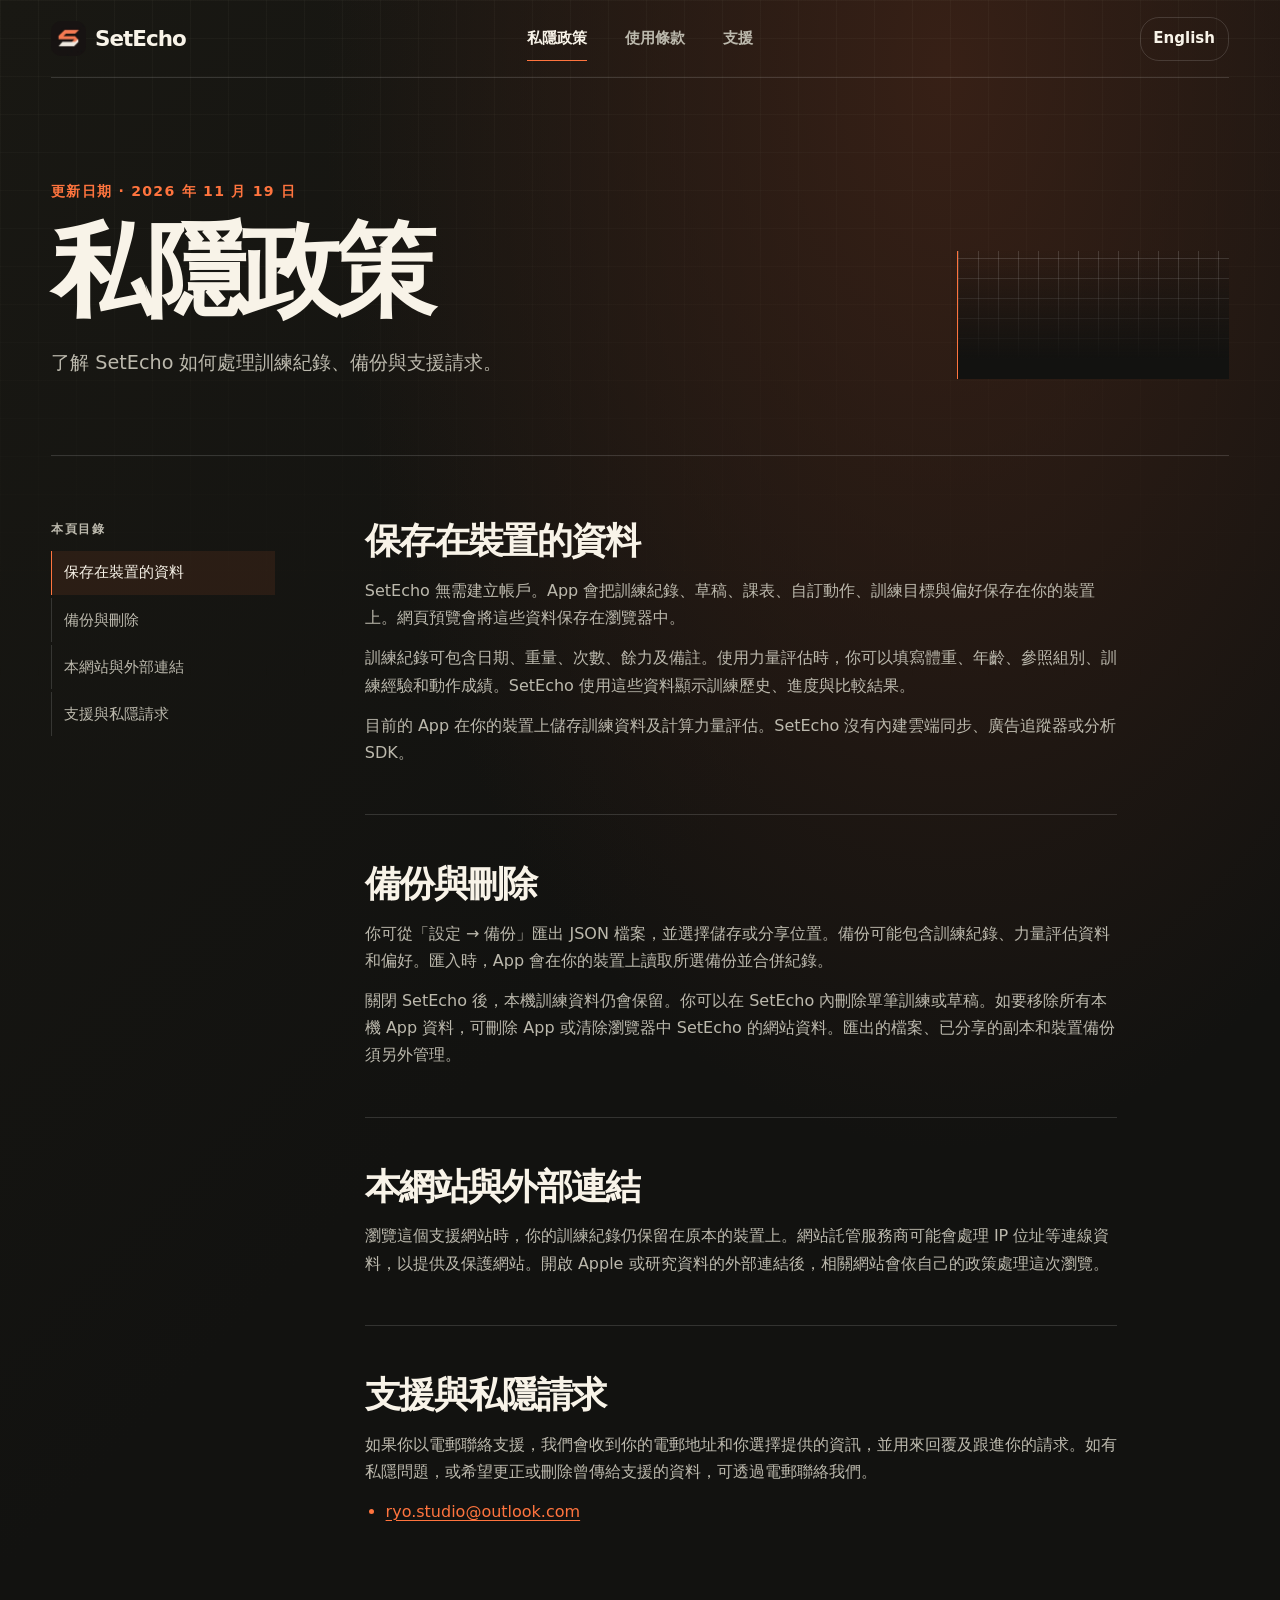
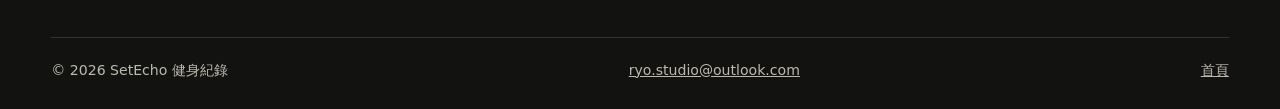
==== privacy.html @ 33960998 "Publish SetEcho support, privacy, and terms website" ====
<!doctype html>
<html lang="zh-Hant" data-motion="auto">
<head>
  <meta charset="utf-8">
  <meta name="viewport" content="width=device-width, initial-scale=1">
  <meta name="theme-color" content="#121210">
  <meta name="referrer" content="no-referrer">
  <meta http-equiv="Content-Security-Policy" content="default-src 'self'; script-src 'self'; style-src 'self'; img-src 'self'; object-src 'none'; base-uri 'none'; form-action 'none'">
  <meta name="description" content="了解 SetEcho 如何處理訓練紀錄、備份與支援請求。">
  <title>私隱政策 | SetEcho</title>
  <link rel="canonical" href="https://asun7505.github.io/setecho-support/privacy.html">
  <link rel="alternate" hreflang="en" href="https://asun7505.github.io/setecho-support/en/privacy.html">
  <link rel="alternate" hreflang="zh-Hant" href="https://asun7505.github.io/setecho-support/privacy.html">
  <link rel="icon" href="./assets/icon.webp">
  <link rel="stylesheet" href="./assets/site.css">
  <link rel="stylesheet" href="./assets/legal.css">
  <script defer src="./assets/site.js"></script>
</head>
<body data-page="privacy">
  <a class="skip-link" href="#main">跳到主要內容</a>
  <header class="site-header shell">
    <a class="brand" href="index.html"><img src="./assets/icon.webp" width="35" height="35" alt=""><span>SetEcho</span></a>
    <nav class="site-nav" aria-label="主要導覽">
      <a href="privacy.html" aria-current="page">私隱政策</a><a href="terms.html">使用條款</a><a href="support.html">支援</a>
    </nav>
    <a class="language-link" href="./en/privacy.html" lang="en" hreflang="en">English</a>
  </header>
  <main id="main" tabindex="-1">
      <div class="doc-hero shell"><div class="doc-intro enter"><p class="eyebrow"><time datetime="2026-11-19">更新日期 · 2026 年 11 月 19 日</time></p><h1>私隱政策</h1><p>了解 SetEcho 如何處理訓練紀錄、備份與支援請求。</p></div><div class="doc-index-mark" aria-hidden="true"><i></i><i></i><i></i></div></div>
      <div class="doc-layout shell">
        <aside class="doc-sidebar"><nav class="doc-nav" aria-label="本頁目錄"><h2>本頁目錄</h2>
          <a class="doc-toc-link" href="#local-data">保存在裝置的資料</a><a class="doc-toc-link" href="#backup-and-deletion">備份與刪除</a><a class="doc-toc-link" href="#website-and-links">本網站與外部連結</a><a class="doc-toc-link" href="#privacy-contact">支援與私隱請求</a>
        </nav></aside>
        <article class="doc-content"><section class="doc-section" id="local-data">
    <h2>保存在裝置的資料</h2>
    <p>SetEcho 無需建立帳戶。App 會把訓練紀錄、草稿、課表、自訂動作、訓練目標與偏好保存在你的裝置上。網頁預覽會將這些資料保存在瀏覽器中。</p><p>訓練紀錄可包含日期、重量、次數、餘力及備註。使用力量評估時，你可以填寫體重、年齡、參照組別、訓練經驗和動作成績。SetEcho 使用這些資料顯示訓練歷史、進度與比較結果。</p><p>目前的 App 在你的裝置上儲存訓練資料及計算力量評估。SetEcho 沒有內建雲端同步、廣告追蹤器或分析 SDK。</p>
    
    
  </section><section class="doc-section" id="backup-and-deletion">
    <h2>備份與刪除</h2>
    <p>你可從「設定 → 備份」匯出 JSON 檔案，並選擇儲存或分享位置。備份可能包含訓練紀錄、力量評估資料和偏好。匯入時，App 會在你的裝置上讀取所選備份並合併紀錄。</p><p>關閉 SetEcho 後，本機訓練資料仍會保留。你可以在 SetEcho 內刪除單筆訓練或草稿。如要移除所有本機 App 資料，可刪除 App 或清除瀏覽器中 SetEcho 的網站資料。匯出的檔案、已分享的副本和裝置備份須另外管理。</p>
    
    
  </section><section class="doc-section" id="website-and-links">
    <h2>本網站與外部連結</h2>
    <p>瀏覽這個支援網站時，你的訓練紀錄仍保留在原本的裝置上。網站託管服務商可能會處理 IP 位址等連線資料，以提供及保護網站。開啟 Apple 或研究資料的外部連結後，相關網站會依自己的政策處理這次瀏覽。</p>
    
    
  </section><section class="doc-section" id="privacy-contact">
    <h2>支援與私隱請求</h2>
    <p>如果你以電郵聯絡支援，我們會收到你的電郵地址和你選擇提供的資訊，並用來回覆及跟進你的請求。如有私隱問題，或希望更正或刪除曾傳給支援的資料，可透過電郵聯絡我們。</p>
    
    <ul class="doc-links"><li><a href="mailto:ryo.studio@outlook.com">ryo.studio@outlook.com</a></li></ul>
  </section></article>
      </div>
    </main>
  <footer class="site-footer shell">
    <span>© 2026 SetEcho 健身紀錄</span>
    <a href="mailto:ryo.studio@outlook.com">ryo.studio@outlook.com</a>
    <a href="./index.html">首頁</a>
  </footer>
</body>
</html>
---- assets/site.css ----
@view-transition {
  navigation: auto;
}

:root {
  color-scheme: dark;
  --bg: #121210;
  --panel: #1b1b18;
  --line: #ffffff24;
  --ink: #f8f3e8;
  --muted: #bcb9ad;
  --accent: #ff743e;
  --mint: #cee3ad;
  --max: 1200px;
  --radius: 24px;
  --font: Inter, "Segoe UI", "Noto Sans TC", "PingFang TC", "Microsoft JhengHei", system-ui, sans-serif;
}

* { box-sizing: border-box; }
[hidden] { display: none !important; }
html { scroll-behavior: smooth; }
body {
  margin: 0;
  background:
    radial-gradient(ellipse at 74% 4%, #372016 0%, transparent 39rem),
    linear-gradient(134deg, #191813, var(--bg) 52%);
  color: var(--ink);
  font: 1rem/1.65 var(--font);
  min-width: 0;
}
body::before {
  content: "";
  position: fixed;
  inset: 0;
  z-index: -1;
  pointer-events: none;
  background-image: linear-gradient(#faf3dd08 1px, transparent 1px), linear-gradient(90deg, #faf3dd08 1px, transparent 1px);
  background-size: 38px 38px;
  mask-image: linear-gradient(black, transparent 80%);
}
h1, h2, h3, p, ul, figure { margin: 0; }
button, input { font: inherit; }
button { cursor: pointer; }
a { color: inherit; }
img { max-width: 100%; display: block; }
::selection { background: var(--accent); color: #17120f; }
:focus-visible { outline: 2px solid var(--mint); outline-offset: 5px; }
:target { scroll-margin-top: 5rem; }

.shell {
  width: min(var(--max), calc(100% - clamp(30px, 8vw, 108px)));
  margin-inline: auto;
}
.skip-link {
  position: fixed;
  z-index: 10;
  top: .8rem;
  left: 1rem;
  transform: translateY(-160%);
  padding: .65rem 1rem;
  background: var(--ink);
  color: var(--bg);
}
.skip-link:focus { transform: translateY(0); }
.site-header {
  display: grid;
  grid-template-columns: 1fr auto 1fr;
  align-items: center;
  gap: 1rem;
  min-height: 78px;
  border-bottom: 1px solid var(--line);
}
.brand {
  display: inline-flex;
  align-items: center;
  gap: .55rem;
  justify-self: start;
  text-decoration: none;
  font-size: 1.34rem;
  font-weight: 760;
  letter-spacing: -.045em;
}
.brand img { width: 35px; height: 35px; border-radius: 10px; }
.site-nav { display: flex; align-items: center; gap: clamp(.9rem, 3vw, 2.7rem); }
.site-nav a, .language-link {
  min-height: 44px;
  display: inline-flex;
  align-items: center;
  text-decoration: none;
  white-space: nowrap;
  font-size: .94rem;
  font-weight: 600;
  color: var(--muted);
  transition: color .2s, background-color .2s, border-color .2s;
}
.site-nav a { border-bottom: 1px solid transparent; }
.site-nav a:hover, .site-nav a[aria-current] { color: var(--ink); border-color: var(--accent); }
.language-link {
  justify-self: end;
  padding-inline: .8rem;
  border: 1px solid var(--line);
  border-radius: 19px;
  color: var(--ink);
}
.language-link:hover { border-color: var(--accent); background: #f38a4820; }

.button-row, .contact-actions { display: flex; flex-wrap: wrap; gap: .65rem; }
.button {
  display: inline-flex;
  align-items: center;
  justify-content: center;
  text-align: center;
  min-height: 48px;
  padding: .65rem 1rem;
  color: var(--ink);
  background: #ffffff0a;
  border: 1px solid var(--line);
  border-radius: 13px;
  font-size: .96rem;
  font-weight: 700;
  line-height: 1.35;
  text-decoration: none;
  transition: transform .24s, background-color .24s, border-color .24s;
}
.button:hover { transform: translateY(-2px); background: #ffffff14; border-color: #f4c1a457; }
.button-primary { color: #1a120b; background: var(--accent); border-color: var(--accent); }
.button-primary:hover { background: #ff925e; border-color: #ff925e; }
.eyebrow { color: var(--accent); font-size: .88rem; font-weight: 700; letter-spacing: .09em; }
.enter { animation: rise-in .65s cubic-bezier(.2,.8,.2,1) both; }

.home-hero {
  display: grid;
  grid-template-columns: minmax(0, .88fr) minmax(0, 1.12fr);
  align-items: center;
  gap: clamp(1.5rem, 5vw, 5.6rem);
  padding-block: clamp(2.9rem, 7vw, 6.9rem) clamp(2.5rem, 6vw, 5.7rem);
}
.home-copy { min-width: 0; }
.home-copy h1 {
  margin-block: .65rem 1.15rem;
  font-size: clamp(3rem, 6.8vw, 6.1rem);
  line-height: .99;
  letter-spacing: -.075em;
  font-weight: 780;
}
.home-copy h1 span {
  display: inline-block;
  color: var(--accent);
  text-shadow: 0 0 46px #ff743e1d;
}
:lang(zh-Hant) .home-copy h1 { font-size: clamp(2.65rem, 5.8vw, 5.4rem); letter-spacing: -.055em; line-height: 1.105; }
.hero-intro { color: var(--muted); font-size: clamp(1.03rem,1.5vw,1.17rem); max-width: 34ch; margin-bottom: 1.6rem; }
:lang(zh-Hant) .hero-intro { max-width: 26rem; }

.demo {
  --scene: #ff874c;
  --scene-soft: #ff743e33;
  --yaw: 0deg;
  --roll: 0deg;
  overflow: hidden;
  isolation: isolate;
  min-width: 0;
  border: 1px solid #f7d3ac42;
  border-radius: var(--radius);
  box-shadow: 0 25px 78px #08070591, 0 0 58px #ff703214;
  background: #191814;
  animation-delay: .16s;
}
.demo[data-scene="backup"] { --scene: #cee3ad; --scene-soft: #b6e07b2c; }
.demo[data-scene="remove"] { --scene: #edd4b4; --scene-soft: #e9bb7d2d; }
.demo-viewport { height: clamp(350px, 41vw, 510px); position: relative; overflow: hidden; background: #141412; perspective: 900px; }
.demo-art {
  position: absolute;
  inset: 0;
  transform: rotateX(var(--roll)) rotateY(var(--yaw)) scale(1.08);
  transition: transform .3s cubic-bezier(.2,.8,.2,1), filter .5s;
  isolation: isolate;
}
.demo-art img {
  width: 100%;
  height: 100%;
  object-fit: cover;
  object-position: 56% 44%;
  animation: slow-float 8s ease-in-out infinite alternate;
  transition: filter .6s;
}
.demo[data-scene="backup"] img { filter: saturate(.8) brightness(1.12); }
.demo[data-scene="remove"] img { filter: saturate(.53) brightness(.88); }
.demo-art::after {
  content: "";
  position: absolute;
  inset: 0;
  background: linear-gradient(180deg,#12121045,transparent 30%,#121210b0 80%),radial-gradient(ellipse at 50% 45%,transparent 42%,#121210bd 97%);
  pointer-events: none;
}
.demo-orbits { position: absolute; inset: 9% 5% 17%; transform: rotate(-24deg); z-index: 1; opacity: .74; }
.demo-orbits i {
  position: absolute;
  inset: 4% 0;
  border: 1px solid var(--scene-soft);
  border-right-color: var(--scene);
  border-radius: 50%;
  transform: rotateX(35deg);
}
.demo-orbits i:nth-child(2) { inset: 12% 6%; border-right-color: var(--scene-soft); border-bottom-color: var(--scene); transform: rotate(-6deg) rotateX(38deg); }
.demo-orbits i:nth-child(3) { inset: 21% 12%; border-style: dashed; border-color: var(--scene-soft); transform: rotateX(39deg); }
.demo-orbits i::before {
  content: "";
  position: absolute;
  top: 15%;
  right: 10%;
  width: 6px;
  height: 6px;
  border-radius: 50%;
  background: var(--scene);
  box-shadow: 0 0 20px var(--scene);
  animation: glint 3.2s infinite alternate both;
}
.demo-orbits i:nth-child(2)::before { right: auto; left: 4%; top: 75%; animation-delay: 1.7s; }
.demo-orbits i:nth-child(3)::before { right: 17%; top: 15%; animation-delay: .65s; }
.demo-sweep {
  position: absolute;
  pointer-events: none;
  inset: 12% 12%;
  border-radius: 50%;
  opacity: .42;
  background: conic-gradient(from 0deg, transparent 0 80%, var(--scene-soft) 97%, transparent);
  mix-blend-mode: screen;
  animation: sweep 10s linear infinite;
}
.demo-top {
  position: absolute;
  z-index: 2;
  top: 1.1rem;
  left: 1.25rem;
  right: 1.25rem;
  display: flex;
  justify-content: space-between;
  align-items: baseline;
  gap: .7rem;
}
.demo-top h2 { font-size: .98rem; font-weight: 700; }
.demo-top span { font-size: .81rem; color: var(--ink); background: #151411bd; border: 1px solid var(--line); border-radius: 999px; padding: .14rem .55rem; }
.demo-readout {
  position: absolute;
  inset: auto 1rem 1rem;
  z-index: 2;
  min-height: 132px;
  padding: .72rem 1rem .85rem;
  overflow: hidden;
  isolation: isolate;
  border: 1px solid #fff2cc36;
  border-radius: 16px;
  background: #161512e3;
  backdrop-filter: blur(14px);
}
.readout-state { animation: rise-in .32s cubic-bezier(.18,.85,.25,1) both; }
.readout-state h3 { font-size: clamp(1.18rem,2.15vw,1.59rem); line-height: 1.22; letter-spacing: -.035em; margin-bottom: .2rem; }
.readout-state p { color: var(--muted); font-size: .92rem; }
.readout-state ul { display: flex; flex-wrap: wrap; gap: .33rem; padding: 0; list-style: none; margin-top: .55rem; }
.readout-state li { border: 1px solid var(--scene-soft); background: #ffffff06; border-radius: 6px; padding: .1rem .42rem; font-size: .8rem; color: var(--scene); }
.readout-bars { position: absolute; z-index: -1; right: 0; top: 0; bottom: 0; display: flex; align-items: center; gap: 3px; opacity: .24; mask-image: linear-gradient(90deg,transparent,black); }
.readout-bars i { width: 3px; height: 25%; background: var(--scene); transform-origin: center; animation: signal 2.8s infinite alternate ease-in-out; }
.readout-bars i:nth-child(2n) { height: 36%; animation-delay: -.8s; }
.readout-bars i:nth-child(3n) { height: 58%; animation-delay: -.4s; }
.readout-bars i:nth-child(5n) { height: 78%; animation-delay: -1.3s; }
.demo-console { display: flex; flex-wrap: wrap; justify-content: space-between; gap: .35rem .75rem; align-items: center; padding: .42rem .65rem; border-top: 1px solid var(--line); }
.demo-console:empty { display: none; }
.demo-controls { display: flex; flex-wrap: wrap; gap: .25rem; }
.demo-controls button, .motion-toggle {
  border: 1px solid transparent;
  min-height: 44px;
  padding: .35rem .58rem;
  color: var(--muted);
  font-size: .84rem;
  background: transparent;
  border-radius: 10px;
  font-weight: 680;
  transition: background-color .22s, color .22s, border-color .22s;
}
.demo-controls button:hover, .motion-toggle:hover { color: var(--ink); background: #ffffff10; }
.demo-controls button[aria-pressed="true"] { color: var(--scene); background: var(--scene-soft); border-color: var(--scene-soft); }
.motion-toggle { display: inline-flex; align-items: center; gap: .45rem; white-space: nowrap; }
.motion-toggle:disabled { cursor: default; }
.motion-symbol { width: .6rem; height: .65rem; border: solid currentColor; border-width: 0 2px; }
.motion-toggle[aria-pressed="true"] .motion-symbol { border-width: .34rem 0 .34rem .55rem; border-color: transparent transparent transparent currentColor; }

.shortcuts { padding-bottom: clamp(2.8rem,6vw,5rem); }
.shortcuts > h2 { font-size: clamp(1.22rem,2vw,1.6rem); margin-bottom: .9rem; letter-spacing: -.03em; }
.shortcut-grid { display: grid; grid-template-columns: repeat(3, minmax(0,1fr)); gap: 1rem; }
.shortcut {
  display: grid;
  grid-template-columns: auto 1fr;
  column-gap: .75rem;
  align-items: start;
  text-decoration: none;
  padding: clamp(1rem,1.85vw,1.55rem);
  border: 1px solid var(--line);
  border-radius: 15px;
  background: linear-gradient(128deg,#fcddb311,#f3e4cd04 66%);
  transition: transform .25s, border-color .25s;
}
.shortcut:hover { transform: translateY(-3px); border-color: #ff9b6480; }
.shortcut h3 { font-size: 1.11rem; font-weight: 690; }
.shortcut p { grid-column: 2; margin-top: .25rem; line-height: 1.53; color: var(--muted); font-size: .95rem; }
.shortcut-mark { width: 22px; height: 22px; margin-top: .12rem; border: 1px solid #ff945b; border-radius: 50%; position: relative; }
.shortcut-mark::before { content: ""; position: absolute; inset: 5px; border: 1px solid #ff945b; border-radius: 50%; }
.shortcut-mark.terms { transform: rotate(-12deg); border-radius: 4px; }
.shortcut-mark.terms::before { border-radius: 1px; border-width: 1px 0; inset: 6px 4px; }
.shortcut-mark.support { border-radius: 6px 9px 9px 0; }
.shortcut-mark.support::before { border-radius: 0; border-width: 1px 0; inset: 7px 4px; }

.site-footer {
  display: flex;
  align-items: baseline;
  flex-wrap: wrap;
  justify-content: space-between;
  gap: .35rem 1rem;
  padding-block: 1.3rem 1.7rem;
  border-top: 1px solid var(--line);
  font-size: .88rem;
  color: var(--muted);
}
.site-footer > a:hover { color: var(--ink); }
.copy-status:empty { display: none; }

@keyframes rise-in { from { opacity: 0; transform: translateY(13px); } to { opacity: 1; transform: none; } }
@keyframes slow-float { from { transform: scale(.995) translate(-.45%,-.2%); } to { transform: scale(1.035) translate(.7%,.7%); } }
@keyframes glint { 0%, 15% { opacity: .35; } 100% { opacity: 1; } }
@keyframes sweep { to { transform: rotate(360deg); } }
@keyframes signal { 0% { opacity: .5; transform: scaleY(.42); } 100% { opacity: .94; transform: scaleY(1.14); } }

@media (max-width: 860px) {
  .home-hero { grid-template-columns: 1fr; gap: 1.65rem; }
  .home-copy h1 { font-size: clamp(3.05rem, 11vw, 5rem); }
  :lang(zh-Hant) .home-copy h1 { font-size: clamp(2.65rem, 8.3vw, 4.5rem); }
  .demo-viewport { height: clamp(350px, 60vw, 465px); }
}
@media (max-width: 565px) {
  .site-header { grid-template-columns: 1fr auto; row-gap: 0; padding-top: .55rem; }
  .site-nav { grid-column: 1 / -1; grid-row: 2; justify-content: space-between; gap: .38rem; }
  .site-nav a { font-size: .92rem; }
  .demo { border-radius: 17px; }
  .demo-viewport { height: 350px; }
  .demo-top { inset: .8rem .8rem auto; }
  .demo-readout { inset: auto .65rem .65rem; }
  .shortcut-grid { grid-template-columns: 1fr; gap: .55rem; }
}
@media (max-width: 360px) {
  .demo-console { padding-inline: .4rem; }
  .demo-controls button, .motion-toggle { padding-inline: .41rem; }
}
html[data-motion="off"] { scroll-behavior: auto; }
html[data-motion="off"] .demo-art { transform: scale(1.08); }
html[data-motion="off"] .demo-orbits i::before,
html[data-motion="off"] .demo-art img,
html[data-motion="off"] .demo-sweep,
html[data-motion="off"] .readout-bars i { animation-play-state: paused; }
html[data-motion="off"] .enter, html[data-motion="off"] .readout-state { animation: none; }
@media (prefers-reduced-motion: reduce) {
  html { scroll-behavior: auto; }
  *, *::before, *::after, ::view-transition-old(root), ::view-transition-new(root) {
    animation-duration: .01ms !important;
    animation-iteration-count: 1 !important;
    transition-duration: .01ms !important;
  }
  .demo-art, .button:hover, .shortcut:hover { transform: none; }
}
---- assets/legal.css ----
.doc-hero,
.support-hero {
  display: grid;
  align-items: end;
  gap: clamp(2rem, 6vw, 5.5rem);
  padding-block: clamp(3.25rem, 8vw, 7.5rem) clamp(2.5rem, 6vw, 5.25rem);
}

.doc-hero {
  grid-template-columns: minmax(0, 1fr) minmax(10rem, 17rem);
}

.support-hero {
  grid-template-columns: minmax(0, 1.15fr) minmax(18rem, 0.85fr);
}

.doc-intro {
  min-width: 0;
}

.doc-intro h1 {
  max-inline-size: 13ch;
  margin: 0;
  color: var(--ink);
  font-size: clamp(3.25rem, 8vw, 7rem);
  font-weight: 800;
  letter-spacing: -0.075em;
  line-height: 0.94;
  text-wrap: balance;
}

.doc-intro > p:not(.eyebrow):not(.doc-kicker) {
  max-inline-size: 60ch;
  margin-block: clamp(1.2rem, 3vw, 1.8rem) 0;
  color: var(--muted);
  font-size: clamp(1rem, 2vw, 1.2rem);
  line-height: 1.6;
  text-wrap: pretty;
}

.doc-intro .eyebrow,
.doc-intro .doc-kicker {
  margin-block: 0 1.2rem;
}

.doc-index-mark {
  position: relative;
  display: grid;
  min-height: 8rem;
  align-content: end;
  justify-items: start;
  gap: 0.4rem;
  padding: 1rem 1.2rem;
  border-inline-start: 1px solid var(--accent);
  color: var(--muted);
  background:
    linear-gradient(180deg, transparent, var(--bg) 85%),
    repeating-linear-gradient(90deg, var(--line) 0 1px, transparent 1px 1.25rem),
    repeating-linear-gradient(0deg, var(--line) 0 1px, transparent 1px 1.25rem);
  background-position: left bottom;
  line-height: 1.4;
}

.doc-index-mark > * {
  margin: 0;
}

.doc-index-mark :is(strong, time) {
  color: var(--ink);
}

.doc-layout,
.support-layout {
  display: grid;
  align-items: start;
  border-block-start: 1px solid var(--line);
  padding-block: clamp(2rem, 5vw, 4.25rem) clamp(4rem, 9vw, 7rem);
}

.doc-layout {
  grid-template-columns: minmax(10rem, 14rem) minmax(0, 1fr);
  gap: clamp(2rem, 7vw, 7rem);
}

.doc-sidebar {
  position: sticky;
  top: var(--header-offset, 6rem);
  min-width: 0;
}

.doc-nav {
  display: grid;
  align-content: start;
  gap: 0.2rem;
}

.doc-nav :is(h2, p) {
  margin: 0 0 0.6rem;
  color: var(--muted);
  font-size: 0.78rem;
  font-weight: 650;
  letter-spacing: 0.12em;
  line-height: 1.4;
  text-transform: uppercase;
}

.doc-nav :is(ul, ol) {
  display: grid;
  gap: 0.2rem;
  margin: 0;
  padding: 0;
  list-style: none;
}

.doc-toc-link {
  display: flex;
  min-height: 2.75rem;
  align-items: center;
  padding: 0.45rem 0.75rem;
  border-inline-start: 1px solid var(--line);
  color: var(--muted);
  font-size: 0.94rem;
  line-height: 1.35;
  text-decoration: none;
  transition: color 180ms ease, background-color 180ms ease;
}

.doc-toc-link:hover,
.doc-toc-link[aria-current="location"] {
  border-inline-start-color: var(--accent);
  color: var(--ink);
  background-color: color-mix(in srgb, var(--accent) 9%, transparent);
}

.doc-content {
  min-width: 0;
  max-width: 47rem;
}

.doc-section {
  scroll-margin-top: calc(var(--header-offset, 6rem) + 1rem);
}

.doc-section + .doc-section {
  margin-block-start: clamp(1.75rem, 4vw, 3rem);
  padding-block-start: clamp(1.75rem, 4vw, 3rem);
  border-block-start: 1px solid var(--line);
}

.doc-section h2,
.faq-list > h2 {
  margin: 0 0 0.9rem;
  color: var(--ink);
  font-size: clamp(1.5rem, 3vw, 2.25rem);
  font-weight: 730;
  letter-spacing: -0.045em;
  line-height: 1.18;
  text-wrap: balance;
}

.doc-section h3 {
  color: var(--ink);
  font-size: 1.125rem;
  line-height: 1.4;
}

.doc-section :is(p, ul, ol),
.faq-list details p {
  margin: 0;
  color: var(--muted);
  font-size: 1rem;
  line-height: 1.7;
  overflow-wrap: anywhere;
}

.doc-section :is(p, ul, ol) + :is(p, ul, ol) {
  margin-block-start: 0.8rem;
}

.doc-section :is(ul, ol) {
  padding-inline-start: 1.3rem;
}

.doc-section li + li {
  margin-block-start: 0.45rem;
}

.doc-section li::marker {
  color: var(--accent);
}

.doc-section a,
.faq-list a,
.contact-card p a {
  color: var(--accent);
  text-decoration-line: underline;
  text-decoration-thickness: 1px;
  text-underline-offset: 0.18em;
}

.doc-section a:hover,
.faq-list a:hover,
.contact-card p a:hover {
  color: var(--ink);
}

.legal-callout {
  margin-block: 1rem;
  padding: 1rem 1.2rem;
  border-inline-start: 2px solid var(--accent);
  color: var(--ink);
  background-color: color-mix(in srgb, var(--accent) 8%, var(--panel));
}

.contact-card {
  min-width: 0;
  padding: clamp(1.4rem, 4vw, 2.4rem);
  border: 1px solid var(--line);
  border-block-start-color: var(--accent);
  background:
    radial-gradient(ellipse at 100% 0%, #ff743e12, transparent 70%),
    var(--panel);
}

.contact-card h2 {
  margin: 0;
  color: var(--ink);
  font-size: clamp(1.65rem, 3.3vw, 2.7rem);
  font-weight: 730;
  letter-spacing: -0.055em;
  line-height: 1.08;
  text-wrap: balance;
}

.contact-card p {
  margin-block: 0.8rem 0;
  color: var(--muted);
  line-height: 1.6;
  overflow-wrap: anywhere;
}

.contact-actions {
  display: flex;
  flex-wrap: wrap;
  align-items: center;
  gap: 0.75rem;
  margin-block-start: 1.35rem;
}

.contact-actions .button {
  max-inline-size: 100%;
  overflow-wrap: anywhere;
}

.support-layout {
  grid-template-columns: minmax(0, 0.82fr) minmax(0, 1.18fr);
  gap: clamp(2rem, 7vw, 6rem);
}

.support-info,
.faq-list {
  min-width: 0;
}

.faq-list details {
  border-block-start: 1px solid var(--line);
}

.faq-list details:last-child {
  border-block-end: 1px solid var(--line);
}

.faq-list summary {
  display: grid;
  grid-template-columns: minmax(0, 1fr) auto;
  min-height: 3.25rem;
  align-items: center;
  gap: 1rem;
  padding-block: 0.8rem;
  color: var(--ink);
  font-size: 1rem;
  font-weight: 670;
  line-height: 1.4;
  list-style: none;
  cursor: pointer;
}

.faq-list summary::-webkit-details-marker {
  display: none;
}

.faq-list summary::after {
  display: grid;
  box-sizing: border-box;
  width: 1.6rem;
  height: 1.6rem;
  place-items: center;
  border: 1px solid var(--line);
  color: var(--accent);
  content: "+";
  font-size: 1.1rem;
  font-weight: 400;
  line-height: 1;
}

.faq-list details[open] > summary::after {
  border-color: var(--accent);
  content: "−";
}

.faq-list summary:hover {
  color: var(--accent);
}

.faq-list details p {
  max-width: 60ch;
  padding: 0 1.85rem 1rem 0;
}

.doc-toc-link:focus-visible,
.faq-list summary:focus-visible,
.doc-section a:focus-visible,
.contact-card a:focus-visible,
.faq-list a:focus-visible {
  outline: 2px solid var(--accent);
  outline-offset: 3px;
}

@media (max-width: 760px) {
  .doc-hero,
  .support-hero,
  .doc-layout,
  .support-layout {
    grid-template-columns: minmax(0, 1fr);
  }

  .doc-hero,
  .support-hero {
    gap: clamp(1.75rem, 6vw, 3rem);
  }

  .doc-index-mark {
    min-height: 0;
  }

  .doc-sidebar {
    position: static;
  }

  .doc-nav :is(ul, ol) {
    grid-template-columns: repeat(2, minmax(0, 1fr));
    column-gap: 0.55rem;
  }
}

@media (max-width: 380px) {
  .doc-intro h1 {
    font-size: clamp(2.75rem, 12vw, 3.25rem);
  }

  .doc-nav :is(ul, ol) {
    grid-template-columns: minmax(0, 1fr);
  }
}

@media (prefers-reduced-motion: reduce) {
  .doc-toc-link {
    transition: none;
  }
}
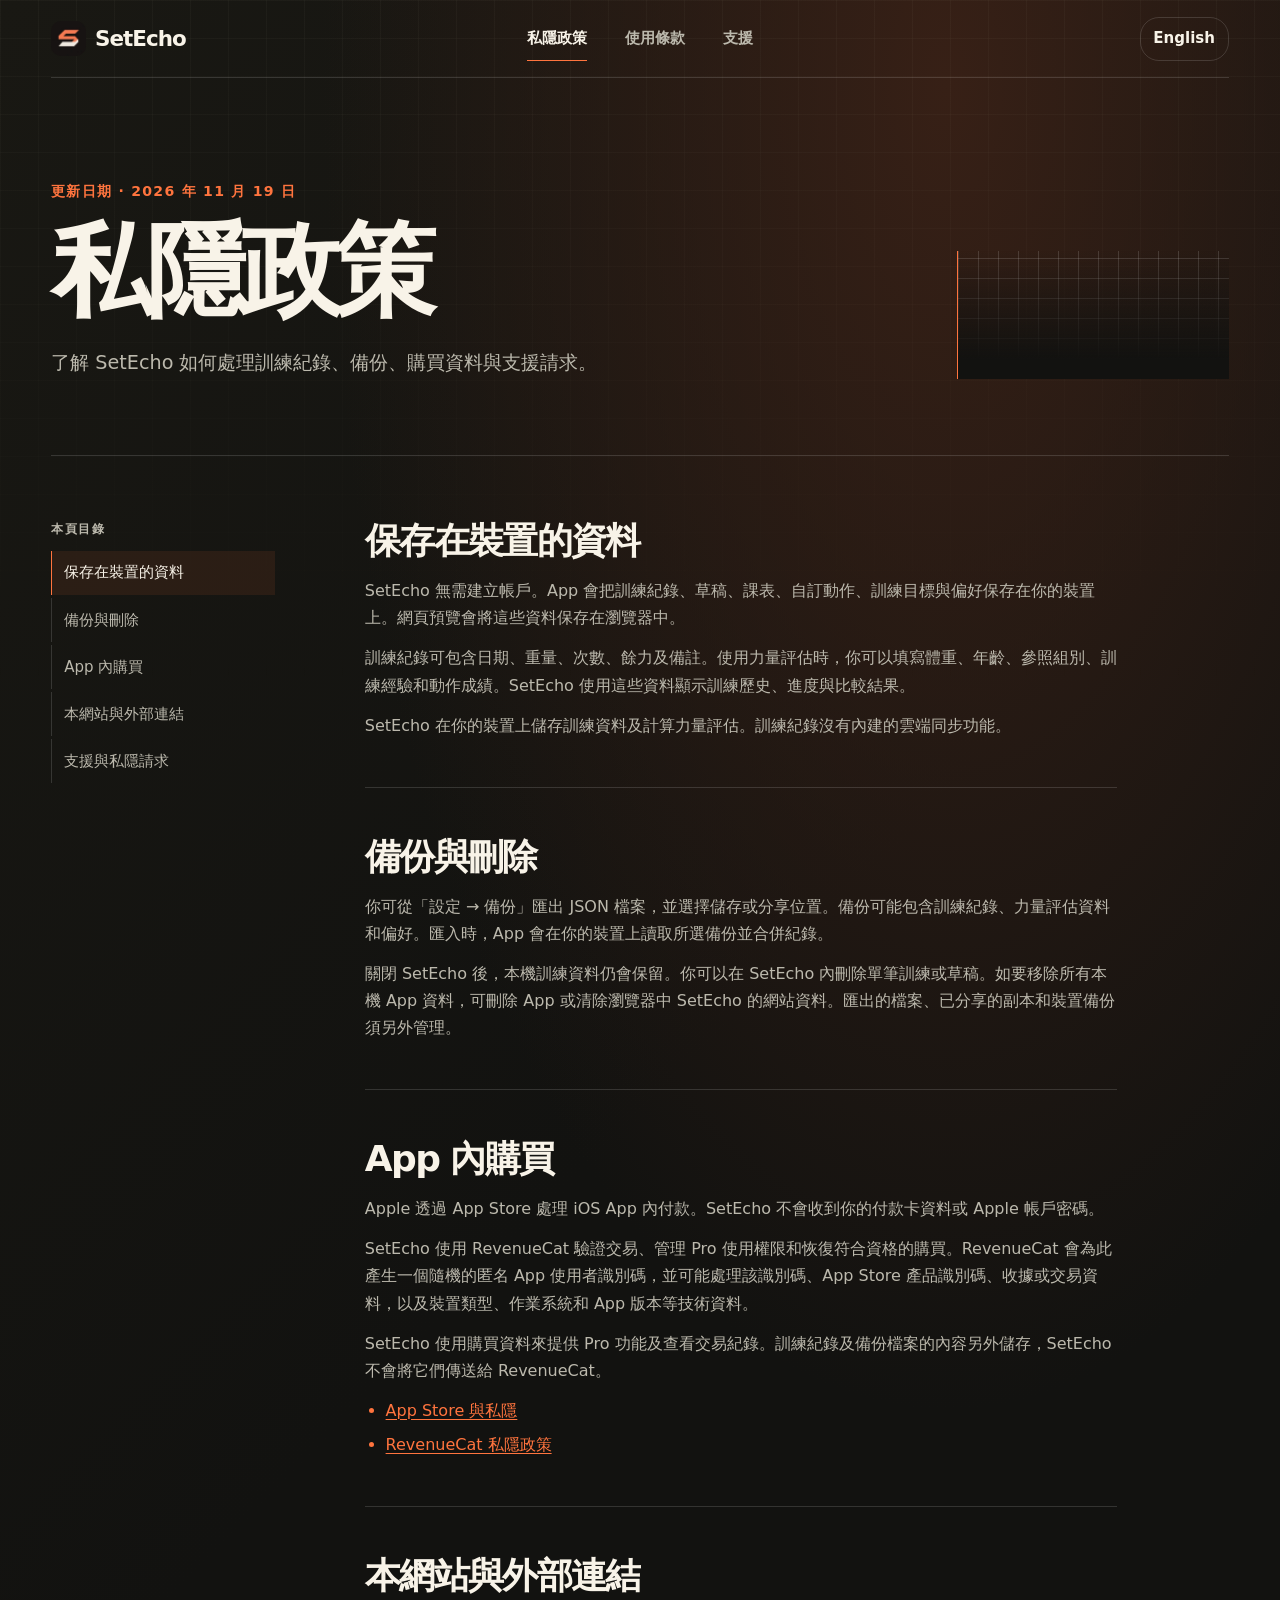
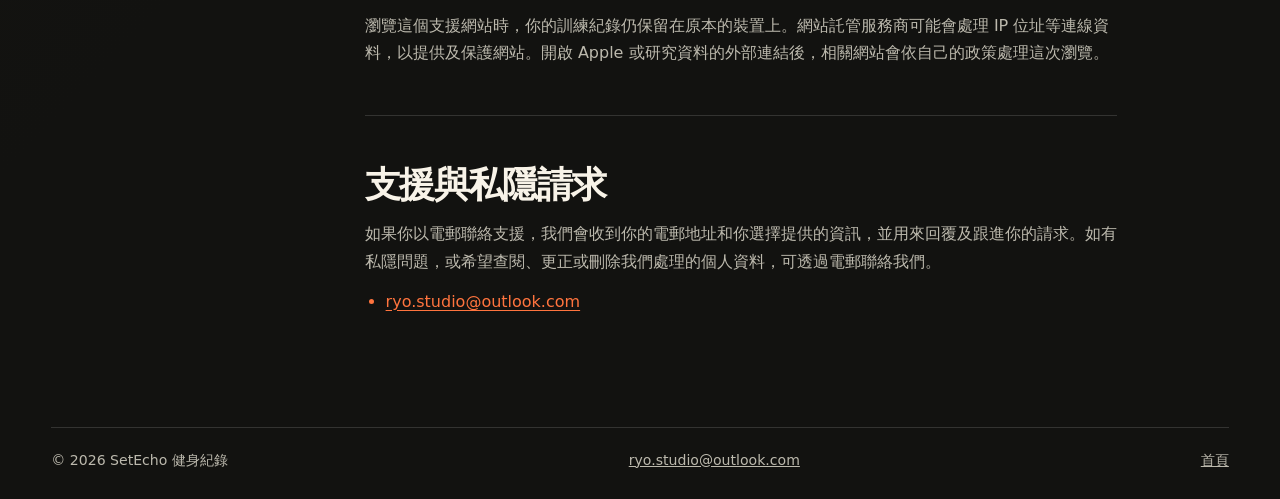
==== commit abd14fa7: "Document SetEcho Pro purchases and RevenueCat privacy" ====
--- a/privacy.html
+++ b/privacy.html
@@ -6,7 +6,7 @@
   <meta name="theme-color" content="#121210">
   <meta name="referrer" content="no-referrer">
   <meta http-equiv="Content-Security-Policy" content="default-src 'self'; script-src 'self'; style-src 'self'; img-src 'self'; object-src 'none'; base-uri 'none'; form-action 'none'">
-  <meta name="description" content="了解 SetEcho 如何處理訓練紀錄、備份與支援請求。">
+  <meta name="description" content="了解 SetEcho 如何處理訓練紀錄、備份、購買資料與支援請求。">
   <title>私隱政策 | SetEcho</title>
   <link rel="canonical" href="https://asun7505.github.io/setecho-support/privacy.html">
   <link rel="alternate" hreflang="en" href="https://asun7505.github.io/setecho-support/en/privacy.html">
@@ -26,14 +26,14 @@
     <a class="language-link" href="./en/privacy.html" lang="en" hreflang="en">English</a>
   </header>
   <main id="main" tabindex="-1">
-      <div class="doc-hero shell"><div class="doc-intro enter"><p class="eyebrow"><time datetime="2026-11-19">更新日期 · 2026 年 11 月 19 日</time></p><h1>私隱政策</h1><p>了解 SetEcho 如何處理訓練紀錄、備份與支援請求。</p></div><div class="doc-index-mark" aria-hidden="true"><i></i><i></i><i></i></div></div>
+      <div class="doc-hero shell"><div class="doc-intro enter"><p class="eyebrow"><time datetime="2026-11-19">更新日期 · 2026 年 11 月 19 日</time></p><h1>私隱政策</h1><p>了解 SetEcho 如何處理訓練紀錄、備份、購買資料與支援請求。</p></div><div class="doc-index-mark" aria-hidden="true"><i></i><i></i><i></i></div></div>
       <div class="doc-layout shell">
         <aside class="doc-sidebar"><nav class="doc-nav" aria-label="本頁目錄"><h2>本頁目錄</h2>
-          <a class="doc-toc-link" href="#local-data">保存在裝置的資料</a><a class="doc-toc-link" href="#backup-and-deletion">備份與刪除</a><a class="doc-toc-link" href="#website-and-links">本網站與外部連結</a><a class="doc-toc-link" href="#privacy-contact">支援與私隱請求</a>
+          <a class="doc-toc-link" href="#local-data">保存在裝置的資料</a><a class="doc-toc-link" href="#backup-and-deletion">備份與刪除</a><a class="doc-toc-link" href="#purchase-data">App 內購買</a><a class="doc-toc-link" href="#website-and-links">本網站與外部連結</a><a class="doc-toc-link" href="#privacy-contact">支援與私隱請求</a>
         </nav></aside>
         <article class="doc-content"><section class="doc-section" id="local-data">
     <h2>保存在裝置的資料</h2>
-    <p>SetEcho 無需建立帳戶。App 會把訓練紀錄、草稿、課表、自訂動作、訓練目標與偏好保存在你的裝置上。網頁預覽會將這些資料保存在瀏覽器中。</p><p>訓練紀錄可包含日期、重量、次數、餘力及備註。使用力量評估時，你可以填寫體重、年齡、參照組別、訓練經驗和動作成績。SetEcho 使用這些資料顯示訓練歷史、進度與比較結果。</p><p>目前的 App 在你的裝置上儲存訓練資料及計算力量評估。SetEcho 沒有內建雲端同步、廣告追蹤器或分析 SDK。</p>
+    <p>SetEcho 無需建立帳戶。App 會把訓練紀錄、草稿、課表、自訂動作、訓練目標與偏好保存在你的裝置上。網頁預覽會將這些資料保存在瀏覽器中。</p><p>訓練紀錄可包含日期、重量、次數、餘力及備註。使用力量評估時，你可以填寫體重、年齡、參照組別、訓練經驗和動作成績。SetEcho 使用這些資料顯示訓練歷史、進度與比較結果。</p><p>SetEcho 在你的裝置上儲存訓練資料及計算力量評估。訓練紀錄沒有內建的雲端同步功能。</p>
     
     
   </section><section class="doc-section" id="backup-and-deletion">
@@ -41,6 +41,11 @@
     <p>你可從「設定 → 備份」匯出 JSON 檔案，並選擇儲存或分享位置。備份可能包含訓練紀錄、力量評估資料和偏好。匯入時，App 會在你的裝置上讀取所選備份並合併紀錄。</p><p>關閉 SetEcho 後，本機訓練資料仍會保留。你可以在 SetEcho 內刪除單筆訓練或草稿。如要移除所有本機 App 資料，可刪除 App 或清除瀏覽器中 SetEcho 的網站資料。匯出的檔案、已分享的副本和裝置備份須另外管理。</p>
     
     
+  </section><section class="doc-section" id="purchase-data">
+    <h2>App 內購買</h2>
+    <p>Apple 透過 App Store 處理 iOS App 內付款。SetEcho 不會收到你的付款卡資料或 Apple 帳戶密碼。</p><p>SetEcho 使用 RevenueCat 驗證交易、管理 Pro 使用權限和恢復符合資格的購買。RevenueCat 會為此產生一個隨機的匿名 App 使用者識別碼，並可能處理該識別碼、App Store 產品識別碼、收據或交易資料，以及裝置類型、作業系統和 App 版本等技術資料。</p><p>SetEcho 使用購買資料來提供 Pro 功能及查看交易紀錄。訓練紀錄及備份檔案的內容另外儲存，SetEcho 不會將它們傳送給 RevenueCat。</p>
+    
+    <ul class="doc-links"><li><a href="https://www.apple.com/legal/privacy/data/en/app-store/">App Store 與私隱</a></li><li><a href="https://www.revenuecat.com/privacy">RevenueCat 私隱政策</a></li></ul>
   </section><section class="doc-section" id="website-and-links">
     <h2>本網站與外部連結</h2>
     <p>瀏覽這個支援網站時，你的訓練紀錄仍保留在原本的裝置上。網站託管服務商可能會處理 IP 位址等連線資料，以提供及保護網站。開啟 Apple 或研究資料的外部連結後，相關網站會依自己的政策處理這次瀏覽。</p>
@@ -48,7 +53,7 @@
     
   </section><section class="doc-section" id="privacy-contact">
     <h2>支援與私隱請求</h2>
-    <p>如果你以電郵聯絡支援，我們會收到你的電郵地址和你選擇提供的資訊，並用來回覆及跟進你的請求。如有私隱問題，或希望更正或刪除曾傳給支援的資料，可透過電郵聯絡我們。</p>
+    <p>如果你以電郵聯絡支援，我們會收到你的電郵地址和你選擇提供的資訊，並用來回覆及跟進你的請求。如有私隱問題，或希望查閱、更正或刪除我們處理的個人資料，可透過電郵聯絡我們。</p>
     
     <ul class="doc-links"><li><a href="mailto:ryo.studio@outlook.com">ryo.studio@outlook.com</a></li></ul>
   </section></article>
